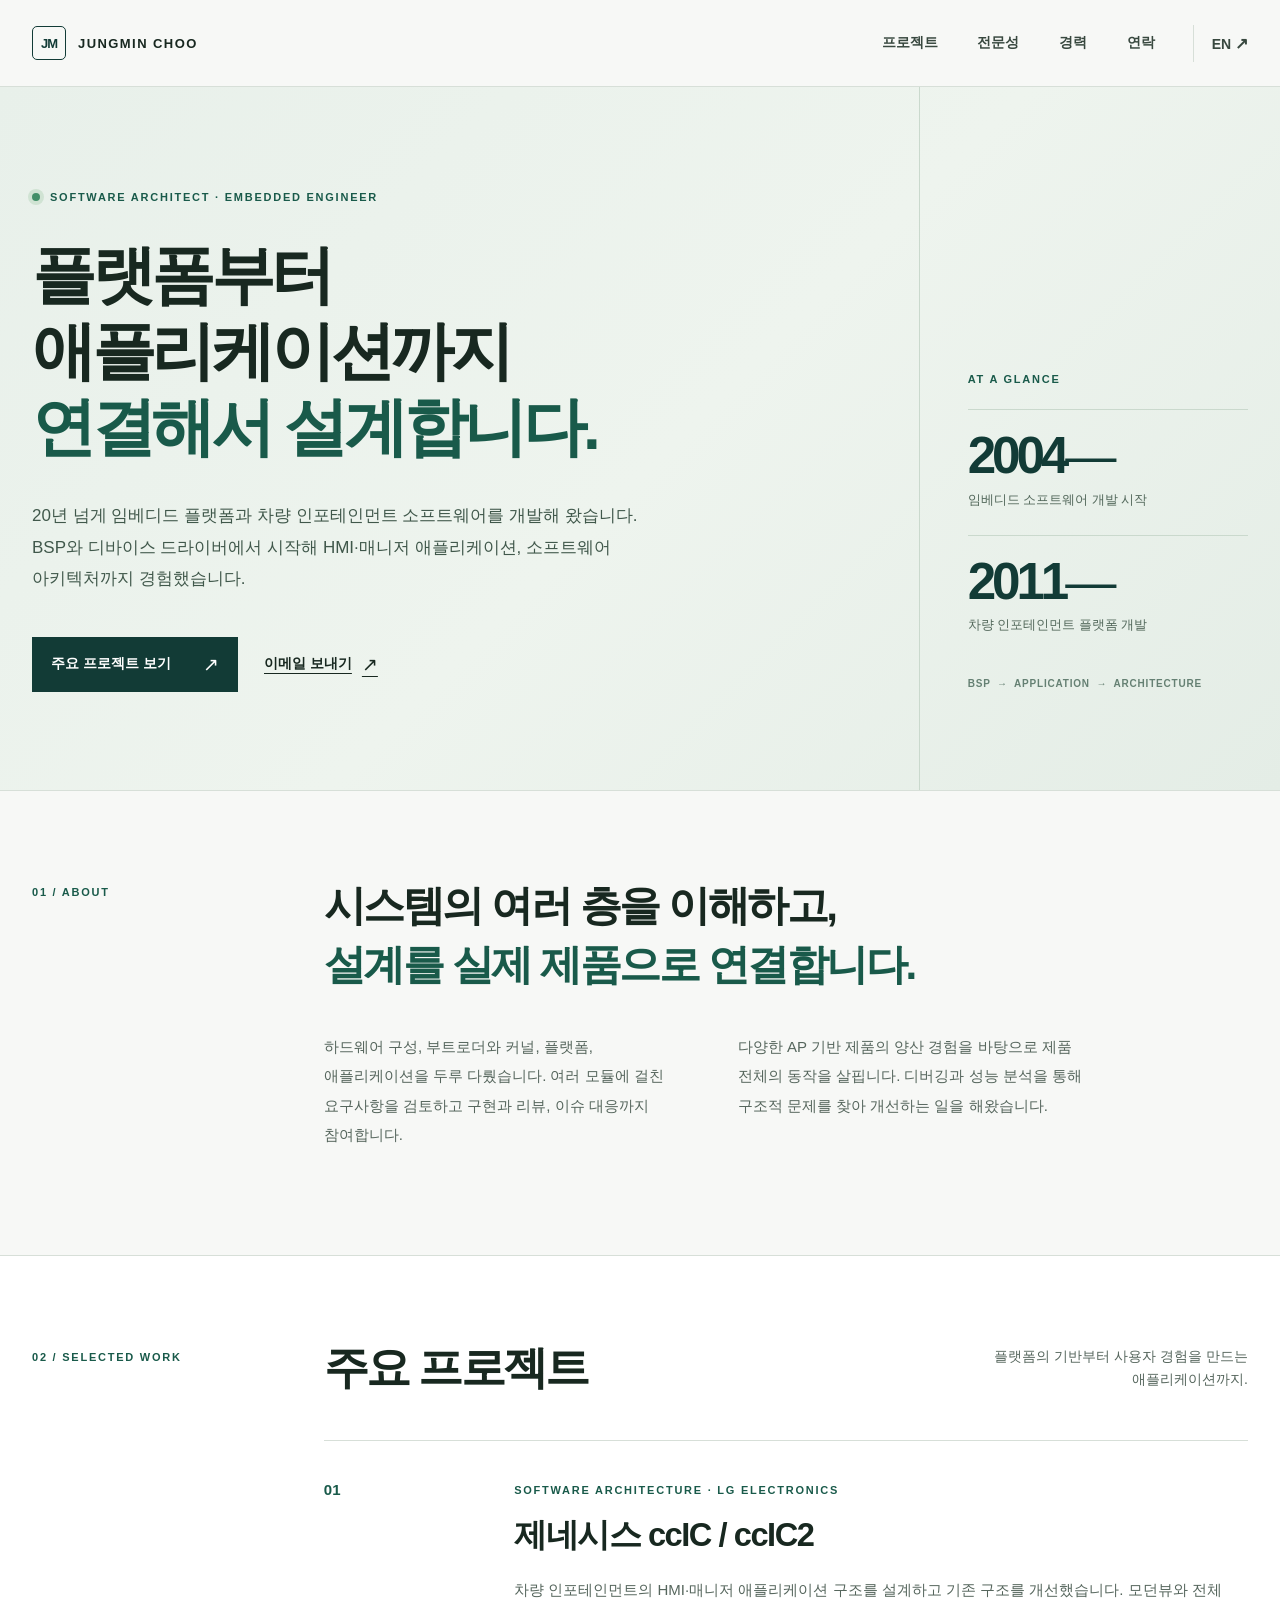
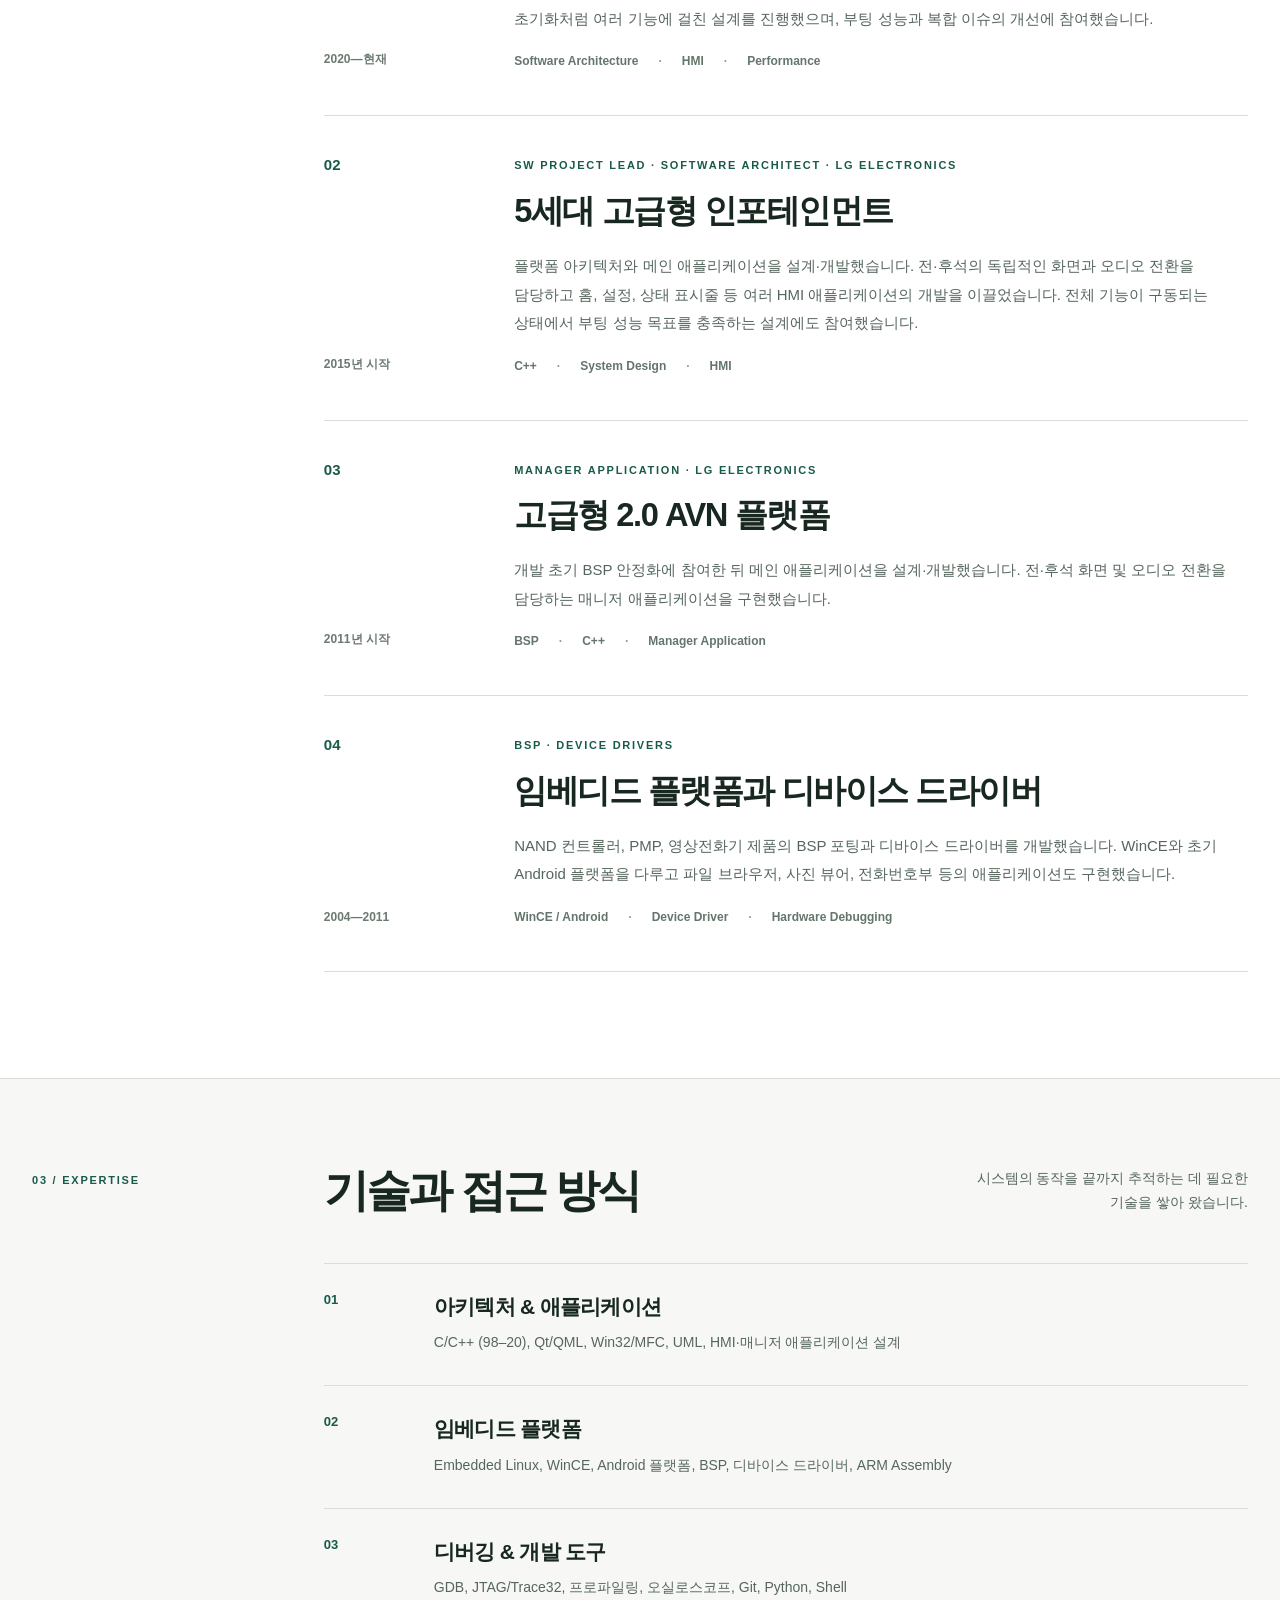
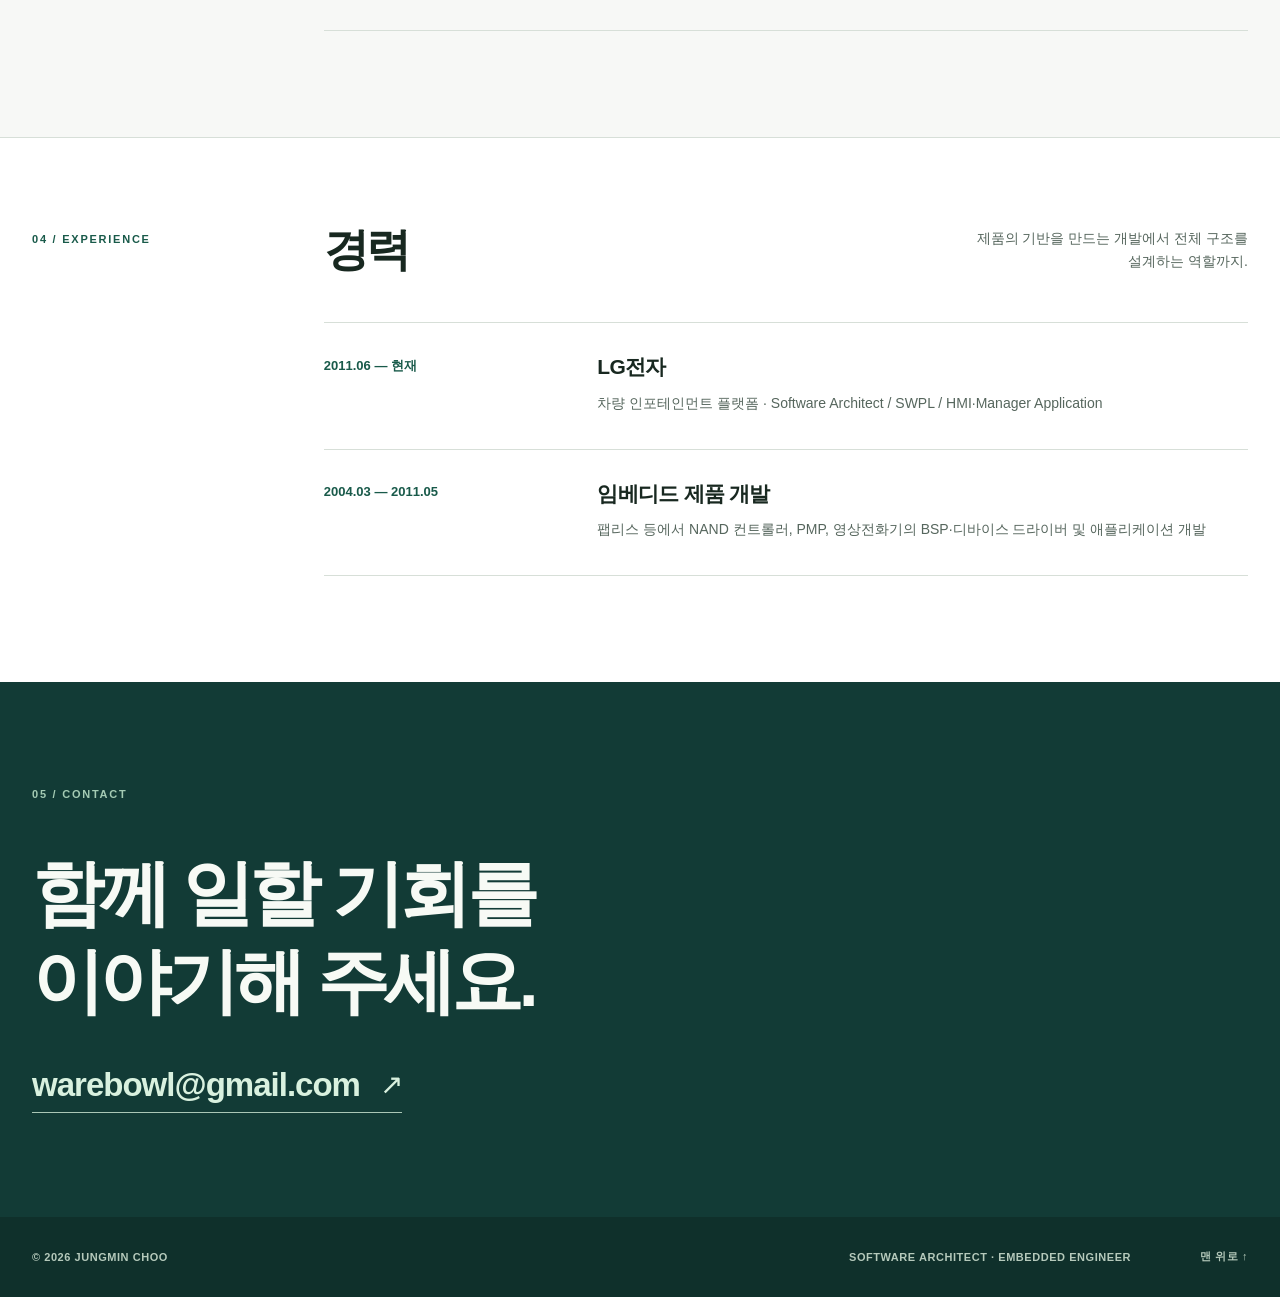
==== index.html @ 598ddc38 "Build bilingual developer portfolio for GitHub Pages" ====
<!doctype html>
<html lang="ko">
  <head>
    <meta charset="utf-8" />
    <meta name="viewport" content="width=device-width, initial-scale=1" />
    <meta name="theme-color" content="#f7f8f6" />
    <meta name="description" content="추정민의 개발자 포트폴리오. 임베디드 플랫폼, 차량 인포테인먼트, 소프트웨어 아키텍처 경험을 소개합니다." />
    <meta property="og:type" content="website" />
    <meta property="og:title" content="추정민 | Software Architect & Embedded Engineer" />
    <meta property="og:description" content="플랫폼부터 애플리케이션까지 연결해서 설계합니다." />
    <link rel="icon" href="./favicon.svg" type="image/svg+xml" />
    <link rel="stylesheet" href="./styles.css" />
    <link rel="alternate" hreflang="ko" href="./" />
    <link rel="alternate" hreflang="en" href="./en/" />
    <title>추정민 | Software Architect & Embedded Engineer</title>
  </head>
  <body>
    <a class="skip-link" href="#main">본문으로 바로가기</a>
    <header class="site-header">
      <div class="shell header-inner">
        <a class="brand" href="#top" aria-label="추정민, 페이지 맨 위로">
          <span class="brand-mark" aria-hidden="true">JM</span>
          <span class="brand-name">JUNGMIN CHOO</span>
        </a>
        <nav class="header-nav" aria-label="주요 메뉴">
          <a href="#work">프로젝트</a>
          <a href="#expertise">전문성</a>
          <a href="#career">경력</a>
          <a href="#contact">연락</a>
        </nav>
        <a class="language-link" href="./en/" lang="en" aria-label="View this page in English">EN <span aria-hidden="true">↗</span></a>
      </div>
    </header>

    <main id="main">
      <section class="hero" id="top" aria-labelledby="hero-title">
        <div class="shell hero-inner">
          <div class="hero-copy">
            <p class="eyebrow"><span class="status-dot" aria-hidden="true"></span> SOFTWARE ARCHITECT · EMBEDDED ENGINEER</p>
            <h1 id="hero-title">플랫폼부터<br />애플리케이션까지<br /><span>연결해서 설계합니다.</span></h1>
            <p class="hero-description">20년 넘게 임베디드 플랫폼과 차량 인포테인먼트 소프트웨어를 개발해 왔습니다. BSP와 디바이스 드라이버에서 시작해 HMI·매니저 애플리케이션, 소프트웨어 아키텍처까지 경험했습니다.</p>
            <div class="hero-actions">
              <a class="primary-link" href="#work">주요 프로젝트 보기 <span aria-hidden="true">↗</span></a>
              <a class="text-link" href="mailto:warebowl@gmail.com">이메일 보내기 <span aria-hidden="true">↗</span></a>
            </div>
          </div>
          <div class="hero-aside" aria-label="경력 요약">
            <p class="aside-label">AT A GLANCE</p>
            <div class="aside-item"><strong>2004<span>—</span></strong><span>임베디드 소프트웨어 개발 시작</span></div>
            <div class="aside-item"><strong>2011<span>—</span></strong><span>차량 인포테인먼트 플랫폼 개발</span></div>
            <div class="aside-bottom">BSP <span aria-hidden="true">→</span> APPLICATION <span aria-hidden="true">→</span> ARCHITECTURE</div>
          </div>
        </div>
      </section>

      <section class="section intro-section" id="about" aria-labelledby="about-title">
        <div class="shell section-grid">
          <div class="section-rail"><span class="section-number">01 / ABOUT</span></div>
          <div class="section-main">
            <h2 id="about-title" class="statement">시스템의 여러 층을 이해하고,<br /><span>설계를 실제 제품으로 연결합니다.</span></h2>
            <div class="intro-columns">
              <p>하드웨어 구성, 부트로더와 커널, 플랫폼, 애플리케이션을 두루 다뤘습니다. 여러 모듈에 걸친 요구사항을 검토하고 구현과 리뷰, 이슈 대응까지 참여합니다.</p>
              <p>다양한 AP 기반 제품의 양산 경험을 바탕으로 제품 전체의 동작을 살핍니다. 디버깅과 성능 분석을 통해 구조적 문제를 찾아 개선하는 일을 해왔습니다.</p>
            </div>
          </div>
        </div>
      </section>

      <section class="section work-section" id="work" aria-labelledby="work-title">
        <div class="shell section-grid">
          <div class="section-rail"><span class="section-number">02 / SELECTED WORK</span></div>
          <div class="section-main">
            <div class="section-heading">
              <h2 id="work-title">주요 프로젝트</h2>
              <p>플랫폼의 기반부터 사용자 경험을 만드는 애플리케이션까지.</p>
            </div>

            <article class="project">
              <div class="project-meta"><span class="project-index">01</span><span>2020—현재</span></div>
              <div class="project-body">
                <p class="project-type">SOFTWARE ARCHITECTURE · LG ELECTRONICS</p>
                <h3>제네시스 ccIC / ccIC2</h3>
                <p class="project-summary">차량 인포테인먼트의 HMI·매니저 애플리케이션 구조를 설계하고 기존 구조를 개선했습니다. 모던뷰와 전체 초기화처럼 여러 기능에 걸친 설계를 진행했으며, 부팅 성능과 복합 이슈의 개선에 참여했습니다.</p>
                <ul class="project-tags" aria-label="관련 역량"><li>Software Architecture</li><li>HMI</li><li>Performance</li></ul>
              </div>
            </article>

            <article class="project">
              <div class="project-meta"><span class="project-index">02</span><span>2015년 시작</span></div>
              <div class="project-body">
                <p class="project-type">SW PROJECT LEAD · SOFTWARE ARCHITECT · LG ELECTRONICS</p>
                <h3>5세대 고급형 인포테인먼트</h3>
                <p class="project-summary">플랫폼 아키텍처와 메인 애플리케이션을 설계·개발했습니다. 전·후석의 독립적인 화면과 오디오 전환을 담당하고 홈, 설정, 상태 표시줄 등 여러 HMI 애플리케이션의 개발을 이끌었습니다. 전체 기능이 구동되는 상태에서 부팅 성능 목표를 충족하는 설계에도 참여했습니다.</p>
                <ul class="project-tags" aria-label="관련 역량"><li>C++</li><li>System Design</li><li>HMI</li></ul>
              </div>
            </article>

            <article class="project">
              <div class="project-meta"><span class="project-index">03</span><span>2011년 시작</span></div>
              <div class="project-body">
                <p class="project-type">MANAGER APPLICATION · LG ELECTRONICS</p>
                <h3>고급형 2.0 AVN 플랫폼</h3>
                <p class="project-summary">개발 초기 BSP 안정화에 참여한 뒤 메인 애플리케이션을 설계·개발했습니다. 전·후석 화면 및 오디오 전환을 담당하는 매니저 애플리케이션을 구현했습니다.</p>
                <ul class="project-tags" aria-label="관련 역량"><li>BSP</li><li>C++</li><li>Manager Application</li></ul>
              </div>
            </article>

            <article class="project">
              <div class="project-meta"><span class="project-index">04</span><span>2004—2011</span></div>
              <div class="project-body">
                <p class="project-type">BSP · DEVICE DRIVERS</p>
                <h3>임베디드 플랫폼과 디바이스 드라이버</h3>
                <p class="project-summary">NAND 컨트롤러, PMP, 영상전화기 제품의 BSP 포팅과 디바이스 드라이버를 개발했습니다. WinCE와 초기 Android 플랫폼을 다루고 파일 브라우저, 사진 뷰어, 전화번호부 등의 애플리케이션도 구현했습니다.</p>
                <ul class="project-tags" aria-label="관련 역량"><li>WinCE / Android</li><li>Device Driver</li><li>Hardware Debugging</li></ul>
              </div>
            </article>
          </div>
        </div>
      </section>

      <section class="section expertise-section" id="expertise" aria-labelledby="expertise-title">
        <div class="shell section-grid">
          <div class="section-rail"><span class="section-number">03 / EXPERTISE</span></div>
          <div class="section-main">
            <div class="section-heading"><h2 id="expertise-title">기술과 접근 방식</h2><p>시스템의 동작을 끝까지 추적하는 데 필요한 기술을 쌓아 왔습니다.</p></div>
            <div class="expertise-list">
              <div class="expertise-item"><span class="expertise-index">01</span><div><h3>아키텍처 & 애플리케이션</h3><p>C/C++ (98–20), Qt/QML, Win32/MFC, UML, HMI·매니저 애플리케이션 설계</p></div></div>
              <div class="expertise-item"><span class="expertise-index">02</span><div><h3>임베디드 플랫폼</h3><p>Embedded Linux, WinCE, Android 플랫폼, BSP, 디바이스 드라이버, ARM Assembly</p></div></div>
              <div class="expertise-item"><span class="expertise-index">03</span><div><h3>디버깅 & 개발 도구</h3><p>GDB, JTAG/Trace32, 프로파일링, 오실로스코프, Git, Python, Shell</p></div></div>
            </div>
          </div>
        </div>
      </section>

      <section class="section career-section" id="career" aria-labelledby="career-title">
        <div class="shell section-grid">
          <div class="section-rail"><span class="section-number">04 / EXPERIENCE</span></div>
          <div class="section-main">
            <div class="section-heading"><h2 id="career-title">경력</h2><p>제품의 기반을 만드는 개발에서 전체 구조를 설계하는 역할까지.</p></div>
            <div class="career-row"><div class="career-time">2011.06 — 현재</div><div><h3>LG전자</h3><p>차량 인포테인먼트 플랫폼 · Software Architect / SWPL / HMI·Manager Application</p></div></div>
            <div class="career-row"><div class="career-time">2004.03 — 2011.05</div><div><h3>임베디드 제품 개발</h3><p>팹리스 등에서 NAND 컨트롤러, PMP, 영상전화기의 BSP·디바이스 드라이버 및 애플리케이션 개발</p></div></div>
          </div>
        </div>
      </section>

      <section class="contact-section" id="contact" aria-labelledby="contact-title">
        <div class="shell contact-inner">
          <p class="section-number">05 / CONTACT</p>
          <h2 id="contact-title">함께 일할 기회를<br />이야기해 주세요.</h2>
          <a class="contact-link" href="mailto:warebowl@gmail.com">warebowl@gmail.com <span aria-hidden="true">↗</span></a>
        </div>
      </section>
    </main>

    <footer class="site-footer"><div class="shell footer-inner"><span>© 2026 JUNGMIN CHOO</span><span>SOFTWARE ARCHITECT · EMBEDDED ENGINEER</span><a href="#top">맨 위로 ↑</a></div></footer>
  </body>
</html>
---- styles.css ----
:root {
  color-scheme: light;
  --canvas: #f7f8f6;
  --paper: #ffffff;
  --ink: #182820;
  --muted: #56665d;
  --line: #d7dfd8;
  --green: #195a4a;
  --green-dark: #123b36;
  --green-light: #e5eee7;
}

* { box-sizing: border-box; }
html { scroll-behavior: smooth; }
body { margin: 0; background: var(--canvas); color: var(--ink); font-family: -apple-system, BlinkMacSystemFont, "Segoe UI", "Apple SD Gothic Neo", "Malgun Gothic", sans-serif; -webkit-font-smoothing: antialiased; }
a { color: inherit; }
button, a { -webkit-tap-highlight-color: transparent; }
::selection { background: #a7cdb8; color: #102c26; }
.shell { width: min(100% - 64px, 1240px); margin-inline: auto; }
.skip-link { position: absolute; top: -100px; left: 16px; z-index: 100; padding: 12px 18px; background: var(--green-dark); color: #fff; }
.skip-link:focus { top: 12px; }
:focus-visible { outline: 3px solid #44a883; outline-offset: 4px; }

.site-header { background: var(--canvas); border-bottom: 1px solid var(--line); }
.header-inner { min-height: 86px; display: flex; align-items: center; gap: 38px; }
.brand { display: inline-flex; align-items: center; gap: 12px; text-decoration: none; white-space: nowrap; }
.brand-mark { width: 34px; height: 34px; display: inline-grid; place-items: center; border: 1px solid var(--green-dark); border-radius: 5px; color: var(--green-dark); font-size: 13px; font-weight: 800; letter-spacing: -.08em; }
.brand-name { font-size: 13px; font-weight: 800; letter-spacing: .11em; }
.header-nav { display: flex; align-items: center; justify-content: center; gap: clamp(18px, 3.1vw, 45px); margin-left: auto; }
.header-nav a, .language-link { text-decoration: none; font-size: 14px; font-weight: 650; color: #38483f; transition: color .2s ease; }
.header-nav a:hover, .language-link:hover { color: var(--green); }
.language-link { padding: 9px 0 9px 18px; border-left: 1px solid var(--line); white-space: nowrap; }
.language-link span { font-size: 16px; }

.hero { background: linear-gradient(135deg, #e8f0ea 0%, #eef4ee 52%, #e4ede6 100%); overflow: hidden; }
.hero-inner { min-height: 650px; display: grid; grid-template-columns: minmax(0, 1.75fr) minmax(255px, .65fr); align-items: stretch; }
.hero-copy { padding: 104px 48px 98px 0; }
.eyebrow, .section-number, .aside-label, .project-type { font-size: 11px; font-weight: 800; letter-spacing: .16em; }
.eyebrow { display: flex; align-items: center; gap: 10px; margin: 0 0 34px; color: var(--green); }
.status-dot { width: 8px; height: 8px; border-radius: 50%; background: #438f69; box-shadow: 0 0 0 4px #d0e3d3; }
.hero h1 { max-width: 860px; margin: 0; font-size: clamp(3.15rem, 5vw, 5.25rem); font-weight: 750; line-height: 1.19; letter-spacing: -.067em; word-break: keep-all; }
.hero h1 span { color: var(--green); }
.hero-description { max-width: 650px; margin: 35px 0 0; color: #40584b; font-size: 17px; line-height: 1.85; word-break: keep-all; }
.hero-actions { display: flex; align-items: center; flex-wrap: wrap; gap: 26px; margin-top: 42px; }
.primary-link { display: inline-flex; align-items: center; justify-content: space-between; gap: 25px; min-width: 206px; padding: 15px 18px; background: var(--green-dark); border: 1px solid var(--green-dark); color: #fff; text-decoration: none; font-size: 14px; font-weight: 700; transition: background .2s ease, transform .2s ease; }
.primary-link:hover { background: var(--green); transform: translateY(-2px); }
.primary-link span, .text-link span { font-size: 19px; font-weight: 400; }
.text-link { display: inline-flex; align-items: center; gap: 10px; text-decoration-thickness: 1px; text-underline-offset: 5px; font-size: 14px; font-weight: 700; }
.text-link:hover { color: var(--green); }
.hero-aside { display: flex; flex-direction: column; justify-content: flex-end; border-left: 1px solid #cad9cd; padding: 120px 0 101px 48px; }
.aside-label { margin: 0 0 24px; color: var(--green); }
.aside-item { display: flex; flex-direction: column; gap: 9px; padding: 20px 0 26px; border-top: 1px solid #cad9cd; }
.aside-item strong { color: var(--green-dark); font-size: clamp(37px, 4vw, 60px); line-height: 1; font-weight: 650; letter-spacing: -.08em; }
.aside-item strong span { font-weight: 350; }
.aside-item > span { font-size: 13px; color: #53685b; }
.aside-bottom { margin-top: 18px; color: #658073; font-size: 10px; font-weight: 800; letter-spacing: .08em; white-space: nowrap; }
.aside-bottom span { margin: 0 3px; }

.section { border-top: 1px solid var(--line); scroll-margin-top: 18px; }
.section-grid { display: grid; grid-template-columns: minmax(170px, 24%) minmax(0, 1fr); }
.section-rail { padding-top: 91px; }
.section-number { color: var(--green); }
.section-main { min-width: 0; padding: 85px 0 106px; }
.statement { margin: 0; font-size: clamp(30px, 3.3vw, 49px); line-height: 1.4; letter-spacing: -.058em; font-weight: 660; word-break: keep-all; }
.statement span { color: var(--green); }
.intro-columns { display: grid; grid-template-columns: repeat(2, minmax(0, 1fr)); gap: 38px; max-width: 790px; margin-top: 38px; }
.intro-columns p { margin: 0; font-size: 15px; line-height: 1.95; color: var(--muted); word-break: keep-all; }
.work-section { background: var(--paper); }
.section-heading { display: flex; justify-content: space-between; align-items: end; gap: 24px; margin-bottom: 45px; }
.section-heading h2 { margin: 0; font-size: clamp(33px, 3.5vw, 50px); font-weight: 710; letter-spacing: -.06em; line-height: 1.2; }
.section-heading p { max-width: 290px; margin: 0 0 4px; color: var(--muted); font-size: 14px; line-height: 1.65; text-align: right; word-break: keep-all; }
.project { display: grid; grid-template-columns: minmax(122px, 18%) minmax(0, 1fr); gap: 24px; padding: 40px 0 47px; border-top: 1px solid var(--line); }
.project:last-child { border-bottom: 1px solid var(--line); }
.project-meta { display: flex; flex-direction: column; justify-content: space-between; align-items: start; color: #6b7a70; font-size: 12px; font-weight: 600; }
.project-index { color: var(--green); font-size: 15px; font-weight: 750; }
.project-type { margin: 1px 0 14px; color: var(--green); line-height: 1.6; }
.project h3 { margin: 0; font-size: clamp(24px, 2.55vw, 36px); font-weight: 700; line-height: 1.35; letter-spacing: -.045em; word-break: keep-all; }
.project-summary { max-width: 760px; margin: 19px 0 21px; color: var(--muted); font-size: 15px; line-height: 1.9; word-break: keep-all; }
.project-tags { display: flex; flex-wrap: wrap; gap: 8px 20px; margin: 0; padding: 0; list-style: none; }
.project-tags li { color: #64766c; font-size: 12px; font-weight: 650; }
.project-tags li + li::before { content: "·"; display: inline-block; margin-right: 20px; color: #87a194; }
.expertise-list { border-top: 1px solid var(--line); }
.expertise-item { display: grid; grid-template-columns: 90px minmax(0, 1fr); gap: 20px; padding: 28px 0 30px; border-bottom: 1px solid var(--line); }
.expertise-index { color: var(--green); font-size: 13px; font-weight: 750; }
.expertise-item h3, .career-row h3 { margin: 0 0 9px; font-size: 21px; line-height: 1.4; letter-spacing: -.035em; }
.expertise-item p, .career-row p { max-width: 660px; margin: 0; color: var(--muted); font-size: 14px; line-height: 1.8; }
.career-section { background: var(--paper); }
.career-row { display: grid; grid-template-columns: minmax(170px, 27%) minmax(0, 1fr); gap: 24px; padding: 29px 0 33px; border-top: 1px solid var(--line); }
.career-row:last-child { border-bottom: 1px solid var(--line); }
.career-time { padding-top: 5px; color: var(--green); font-size: 13px; font-weight: 700; }
.contact-section { background: var(--green-dark); color: #f7faf5; scroll-margin-top: 0; }
.contact-inner { padding-top: 95px; padding-bottom: 104px; }
.contact-section .section-number { color: #a4cbb4; }
.contact-inner h2 { margin: 49px 0 40px; font-size: clamp(44px, 5.6vw, 78px); line-height: 1.23; font-weight: 650; letter-spacing: -.065em; word-break: keep-all; }
.contact-link { display: inline-flex; gap: 20px; align-items: center; padding-bottom: 8px; border-bottom: 1px solid #aac7b6; color: #d9f1df; font-size: clamp(20px, 2.7vw, 33px); font-weight: 550; text-decoration: none; letter-spacing: -.03em; transition: color .2s ease; }
.contact-link:hover { color: #fff; }
.contact-link span { font-size: .85em; }
.site-footer { background: #0f302b; color: #b5c9bb; }
.footer-inner { min-height: 80px; display: flex; align-items: center; gap: 24px; font-size: 11px; font-weight: 650; letter-spacing: .05em; }
.footer-inner span:nth-child(2) { margin-left: auto; }
.footer-inner a { margin-left: 45px; text-decoration: none; }
.footer-inner a:hover { color: #fff; }

@media (max-width: 960px) {
  .shell { width: min(100% - 48px, 1240px); }
  .hero-inner { grid-template-columns: minmax(0, 1fr); min-height: auto; }
  .hero-copy { padding: 85px 0 70px; }
  .hero h1 { font-size: clamp(3.1rem, 7.3vw, 5.25rem); }
  .hero-aside { display: grid; grid-template-columns: 120px 1fr 1fr; align-items: center; gap: 20px; border-left: 0; border-top: 1px solid #cad9cd; padding: 18px 0 24px; }
  .aside-label { margin: 0; }
  .aside-item { padding: 0; border: 0; }
  .aside-item strong { font-size: 34px; }
  .aside-bottom { display: none; }
  .section-grid { grid-template-columns: minmax(130px, 21%) minmax(0, 1fr); }
  .section-rail { padding-top: 74px; }
  .section-main { padding: 69px 0 83px; }
}

@media (max-width: 700px) {
  .shell { width: min(100% - 36px, 1240px); }
  .header-inner { display: grid; grid-template-columns: 1fr auto; column-gap: 15px; row-gap: 0; min-height: 0; padding-top: 15px; }
  .brand { align-self: start; }
  .language-link { justify-self: end; align-self: center; }
  .header-nav { grid-column: 1 / -1; grid-row: 2; justify-content: space-between; gap: 20px; width: 100%; margin: 15px 0 0; padding: 14px 0; border-top: 1px solid var(--line); overflow-x: auto; }
  .header-nav a { white-space: nowrap; font-size: 13px; }
  .hero-copy { padding: 75px 0 65px; }
  .eyebrow { margin-bottom: 26px; font-size: 10px; letter-spacing: .12em; }
  .hero h1 { font-size: clamp(2.6rem, 8.8vw, 4.1rem); line-height: 1.23; }
  .hero-description { margin-top: 30px; font-size: 15px; line-height: 1.85; }
  .hero-actions { gap: 20px; margin-top: 33px; }
  .hero-aside { grid-template-columns: 1fr 1fr; gap: 8px 24px; padding: 20px 0 25px; }
  .aside-label { grid-column: 1 / -1; }
  .aside-item strong { font-size: 36px; }
  .aside-item > span { font-size: 12px; line-height: 1.5; }
  .section-grid { grid-template-columns: minmax(0, 1fr); }
  .section-rail { padding-top: 60px; }
  .section-main { padding: 29px 0 68px; }
  .statement { font-size: clamp(30px, 6vw, 42px); }
  .intro-columns { grid-template-columns: 1fr; gap: 16px; margin-top: 25px; }
  .section-heading { display: block; margin-bottom: 28px; }
  .section-heading p { max-width: none; margin-top: 12px; text-align: left; }
  .project { grid-template-columns: 1fr; gap: 20px; padding: 30px 0 35px; }
  .project-meta { flex-direction: row; align-items: center; }
  .project h3 { font-size: 27px; }
  .project-summary { margin: 16px 0 18px; font-size: 14px; }
  .expertise-item { grid-template-columns: 38px 1fr; gap: 12px; }
  .career-row { grid-template-columns: 1fr; gap: 9px; }
  .contact-inner { padding-top: 70px; padding-bottom: 76px; }
  .contact-inner h2 { margin: 40px 0 35px; font-size: clamp(42px, 8.5vw, 60px); }
  .footer-inner { min-height: 105px; flex-wrap: wrap; align-content: center; justify-content: space-between; gap: 10px; }
  .footer-inner span:nth-child(2) { display: none; }
  .footer-inner a { margin-left: 0; }
}

@media (max-width: 390px) {
  .shell { width: min(100% - 30px, 1240px); }
  .brand-name { font-size: 11px; }
  .header-nav { gap: 16px; }
  .header-nav a { font-size: 12px; }
  .hero h1 { font-size: 39px; }
  .hero-actions { align-items: flex-start; flex-direction: column; }
  .project-tags { column-gap: 10px; }
  .project-tags li + li::before { margin-right: 10px; }
}

@media (prefers-reduced-motion: reduce) {
  html { scroll-behavior: auto; }
  *, *::before, *::after { transition-duration: .01ms !important; animation-duration: .01ms !important; }
}
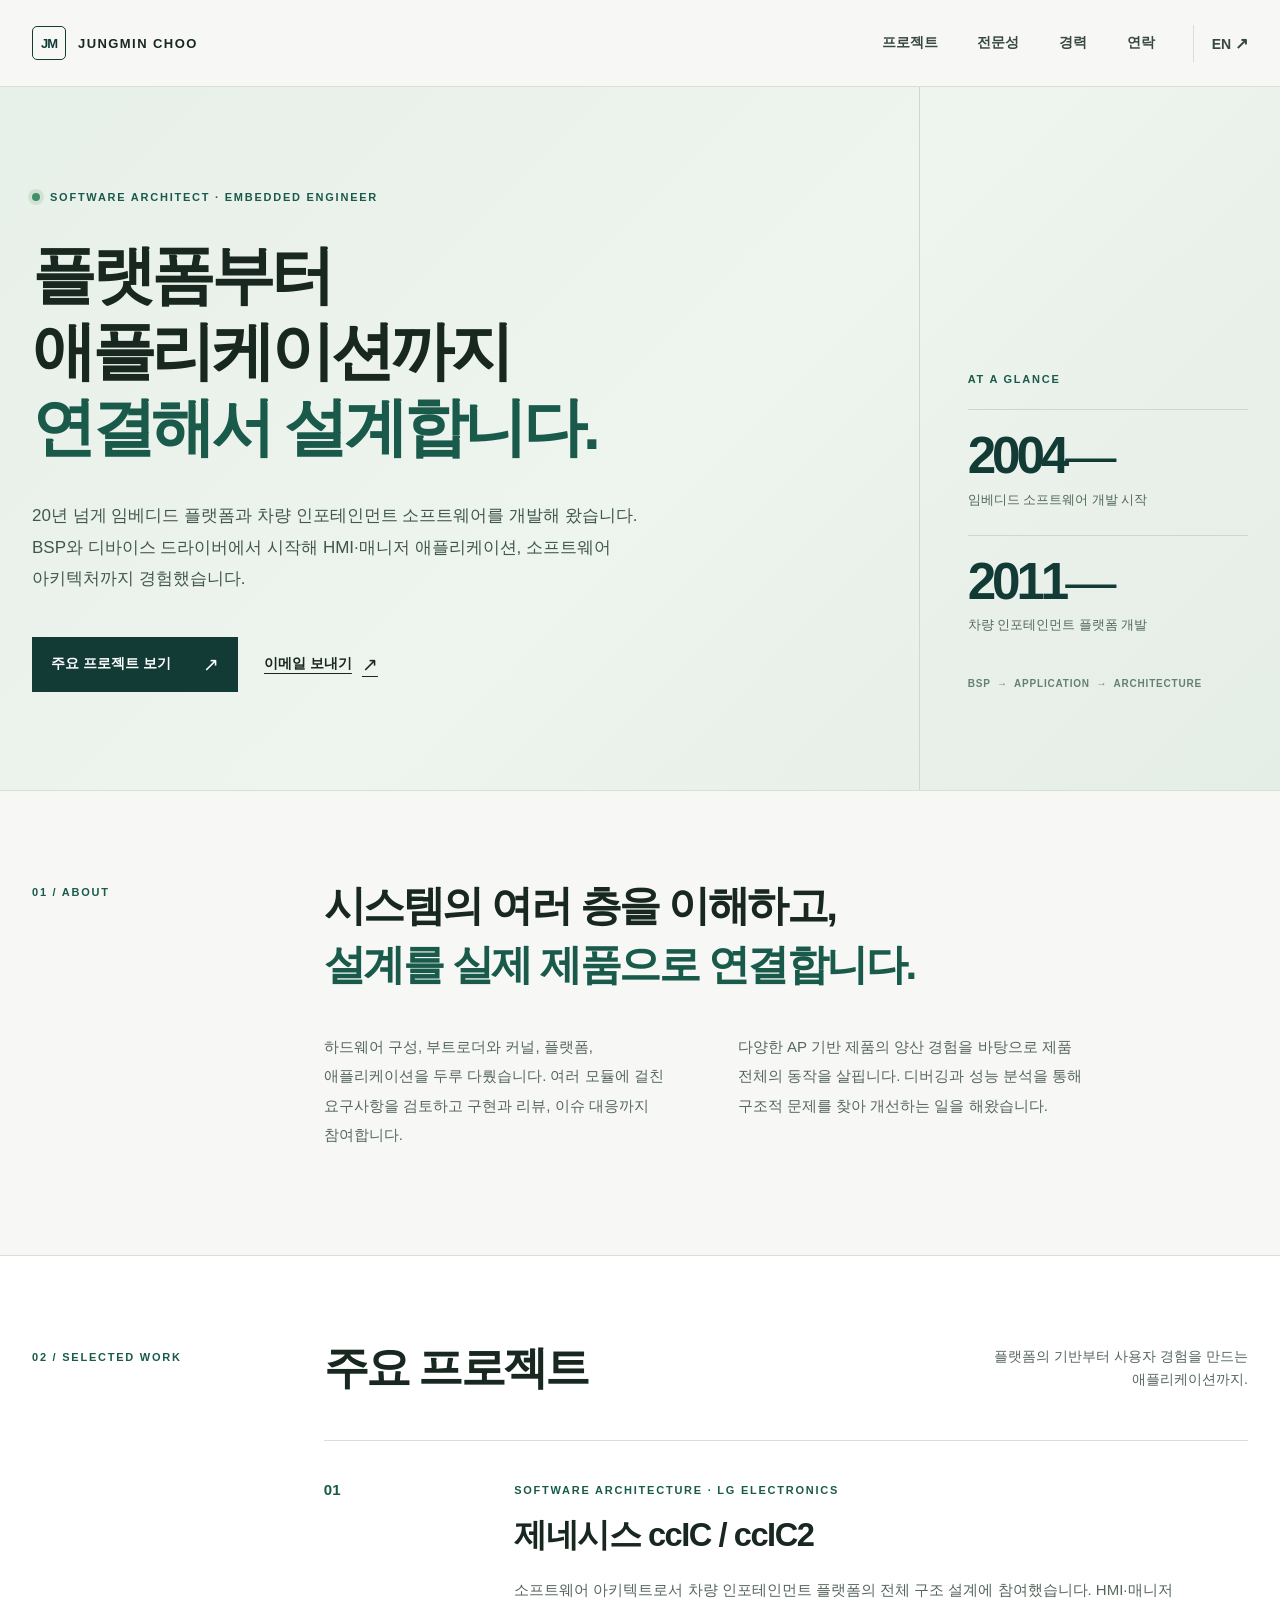
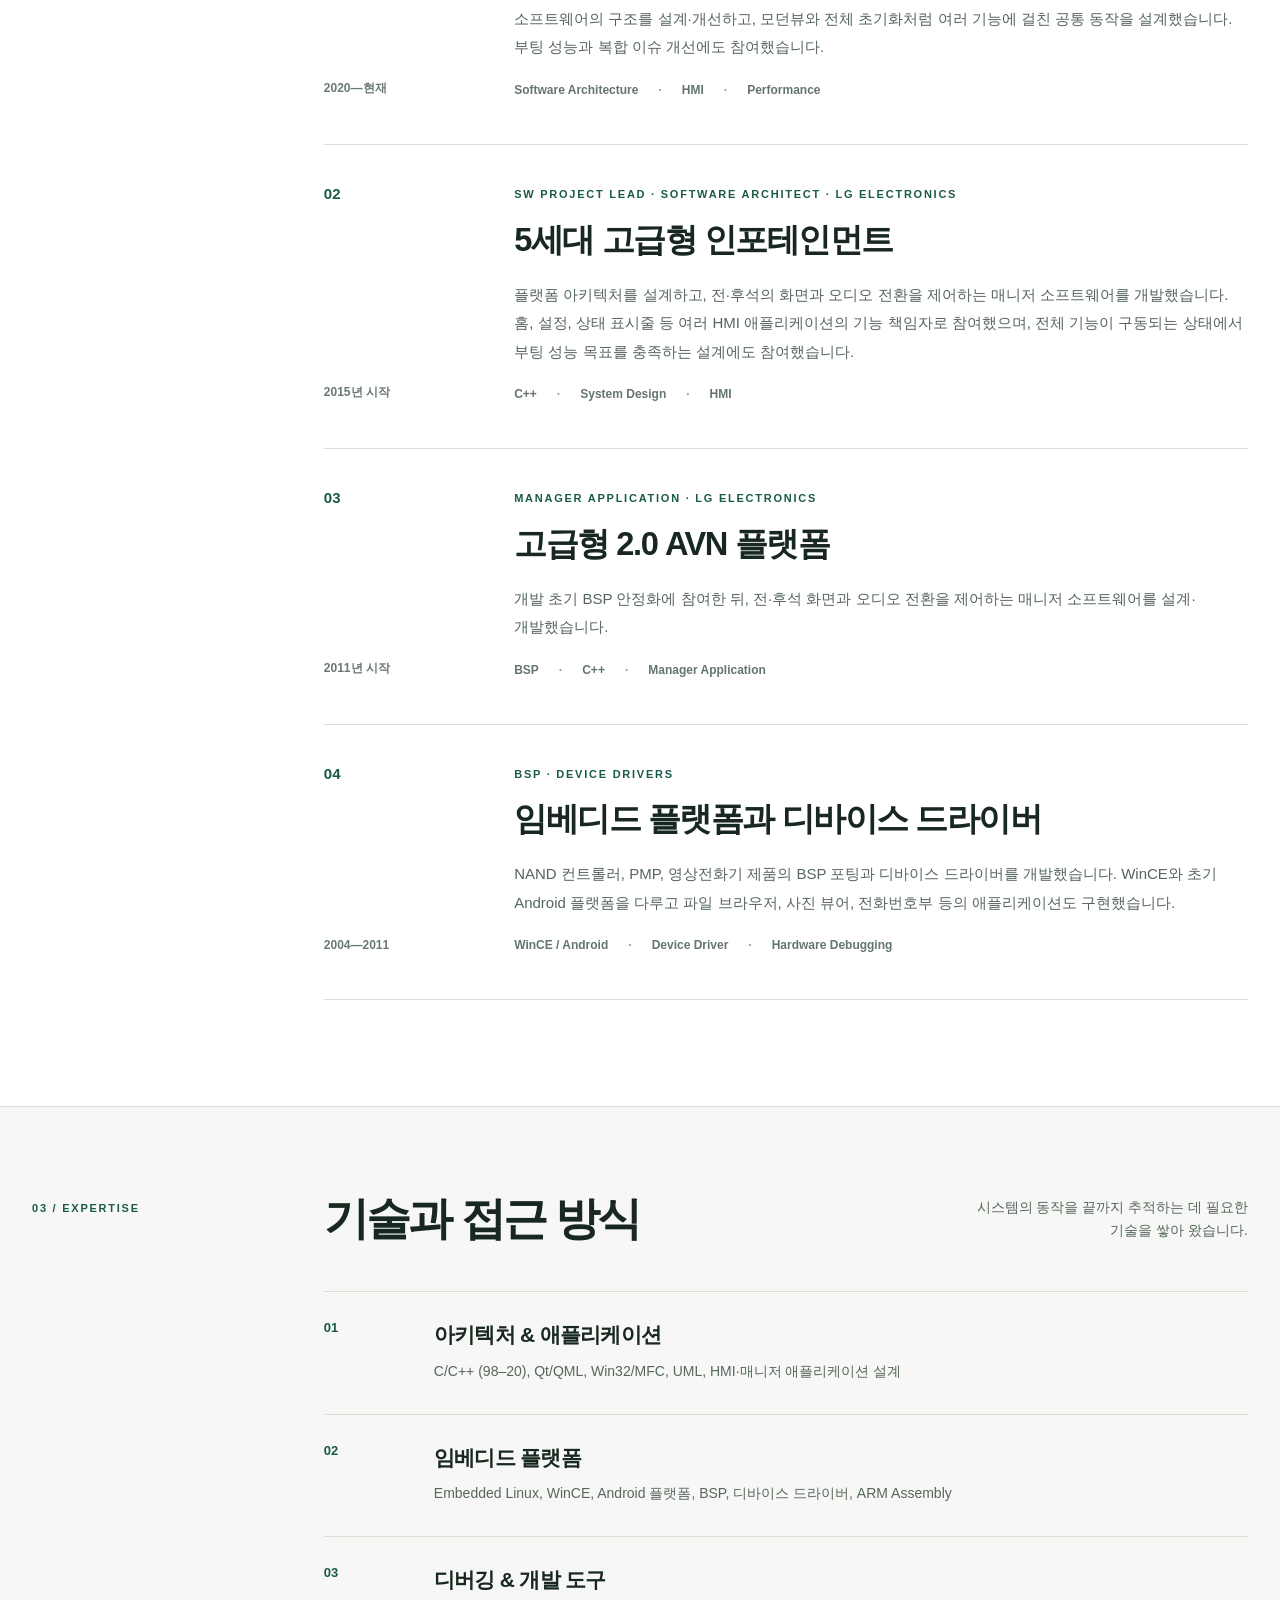
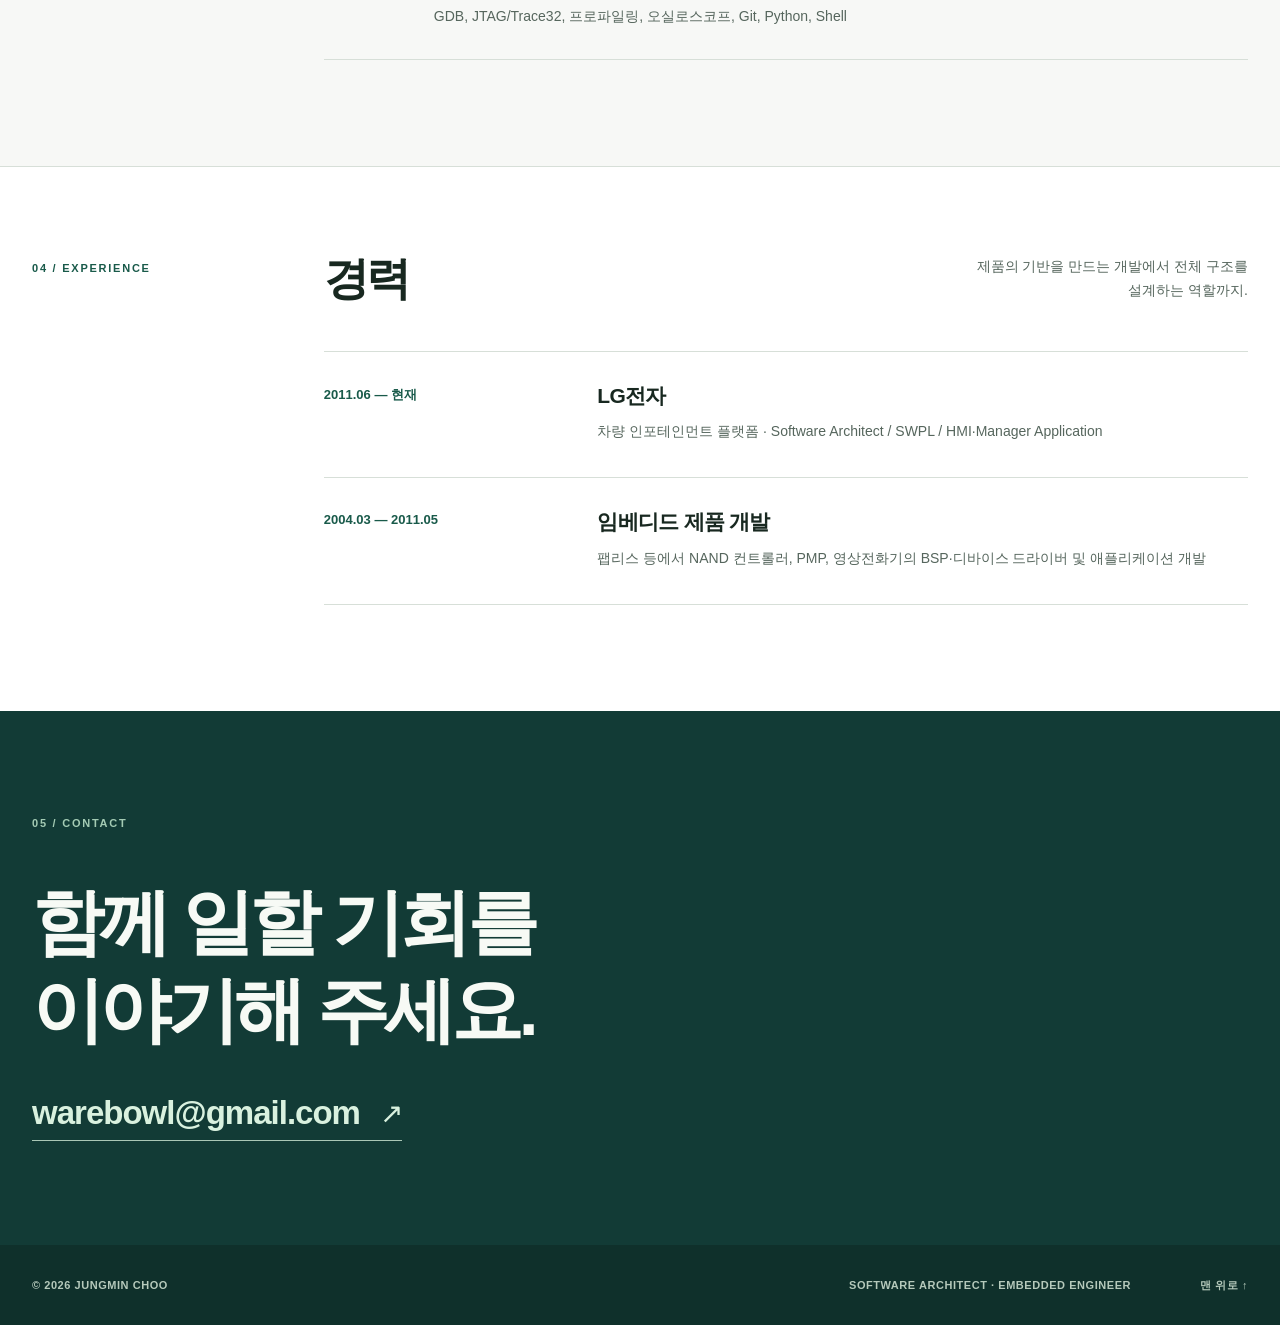
==== commit 0fc3eb5a: "Clarify architecture and manager software roles" ====
--- a/index.html
+++ b/index.html
@@ -6,12 +6,14 @@
     <meta name="theme-color" content="#f7f8f6" />
     <meta name="description" content="추정민의 개발자 포트폴리오. 임베디드 플랫폼, 차량 인포테인먼트, 소프트웨어 아키텍처 경험을 소개합니다." />
     <meta property="og:type" content="website" />
+    <meta property="og:url" content="https://cipher75.github.io/" />
     <meta property="og:title" content="추정민 | Software Architect & Embedded Engineer" />
     <meta property="og:description" content="플랫폼부터 애플리케이션까지 연결해서 설계합니다." />
     <link rel="icon" href="./favicon.svg" type="image/svg+xml" />
     <link rel="stylesheet" href="./styles.css" />
-    <link rel="alternate" hreflang="ko" href="./" />
-    <link rel="alternate" hreflang="en" href="./en/" />
+    <link rel="canonical" href="https://cipher75.github.io/" />
+    <link rel="alternate" hreflang="ko" href="https://cipher75.github.io/" />
+    <link rel="alternate" hreflang="en" href="https://cipher75.github.io/en/" />
     <title>추정민 | Software Architect & Embedded Engineer</title>
   </head>
   <body>
@@ -80,7 +82,7 @@
               <div class="project-body">
                 <p class="project-type">SOFTWARE ARCHITECTURE · LG ELECTRONICS</p>
                 <h3>제네시스 ccIC / ccIC2</h3>
-                <p class="project-summary">차량 인포테인먼트의 HMI·매니저 애플리케이션 구조를 설계하고 기존 구조를 개선했습니다. 모던뷰와 전체 초기화처럼 여러 기능에 걸친 설계를 진행했으며, 부팅 성능과 복합 이슈의 개선에 참여했습니다.</p>
+                <p class="project-summary">소프트웨어 아키텍트로서 차량 인포테인먼트 플랫폼의 전체 구조 설계에 참여했습니다. HMI·매니저 소프트웨어의 구조를 설계·개선하고, 모던뷰와 전체 초기화처럼 여러 기능에 걸친 공통 동작을 설계했습니다. 부팅 성능과 복합 이슈 개선에도 참여했습니다.</p>
                 <ul class="project-tags" aria-label="관련 역량"><li>Software Architecture</li><li>HMI</li><li>Performance</li></ul>
               </div>
             </article>
@@ -90,7 +92,7 @@
               <div class="project-body">
                 <p class="project-type">SW PROJECT LEAD · SOFTWARE ARCHITECT · LG ELECTRONICS</p>
                 <h3>5세대 고급형 인포테인먼트</h3>
-                <p class="project-summary">플랫폼 아키텍처와 메인 애플리케이션을 설계·개발했습니다. 전·후석의 독립적인 화면과 오디오 전환을 담당하고 홈, 설정, 상태 표시줄 등 여러 HMI 애플리케이션의 개발을 이끌었습니다. 전체 기능이 구동되는 상태에서 부팅 성능 목표를 충족하는 설계에도 참여했습니다.</p>
+                <p class="project-summary">플랫폼 아키텍처를 설계하고, 전·후석의 화면과 오디오 전환을 제어하는 매니저 소프트웨어를 개발했습니다. 홈, 설정, 상태 표시줄 등 여러 HMI 애플리케이션의 기능 책임자로 참여했으며, 전체 기능이 구동되는 상태에서 부팅 성능 목표를 충족하는 설계에도 참여했습니다.</p>
                 <ul class="project-tags" aria-label="관련 역량"><li>C++</li><li>System Design</li><li>HMI</li></ul>
               </div>
             </article>
@@ -100,7 +102,7 @@
               <div class="project-body">
                 <p class="project-type">MANAGER APPLICATION · LG ELECTRONICS</p>
                 <h3>고급형 2.0 AVN 플랫폼</h3>
-                <p class="project-summary">개발 초기 BSP 안정화에 참여한 뒤 메인 애플리케이션을 설계·개발했습니다. 전·후석 화면 및 오디오 전환을 담당하는 매니저 애플리케이션을 구현했습니다.</p>
+                <p class="project-summary">개발 초기 BSP 안정화에 참여한 뒤, 전·후석 화면과 오디오 전환을 제어하는 매니저 소프트웨어를 설계·개발했습니다.</p>
                 <ul class="project-tags" aria-label="관련 역량"><li>BSP</li><li>C++</li><li>Manager Application</li></ul>
               </div>
             </article>
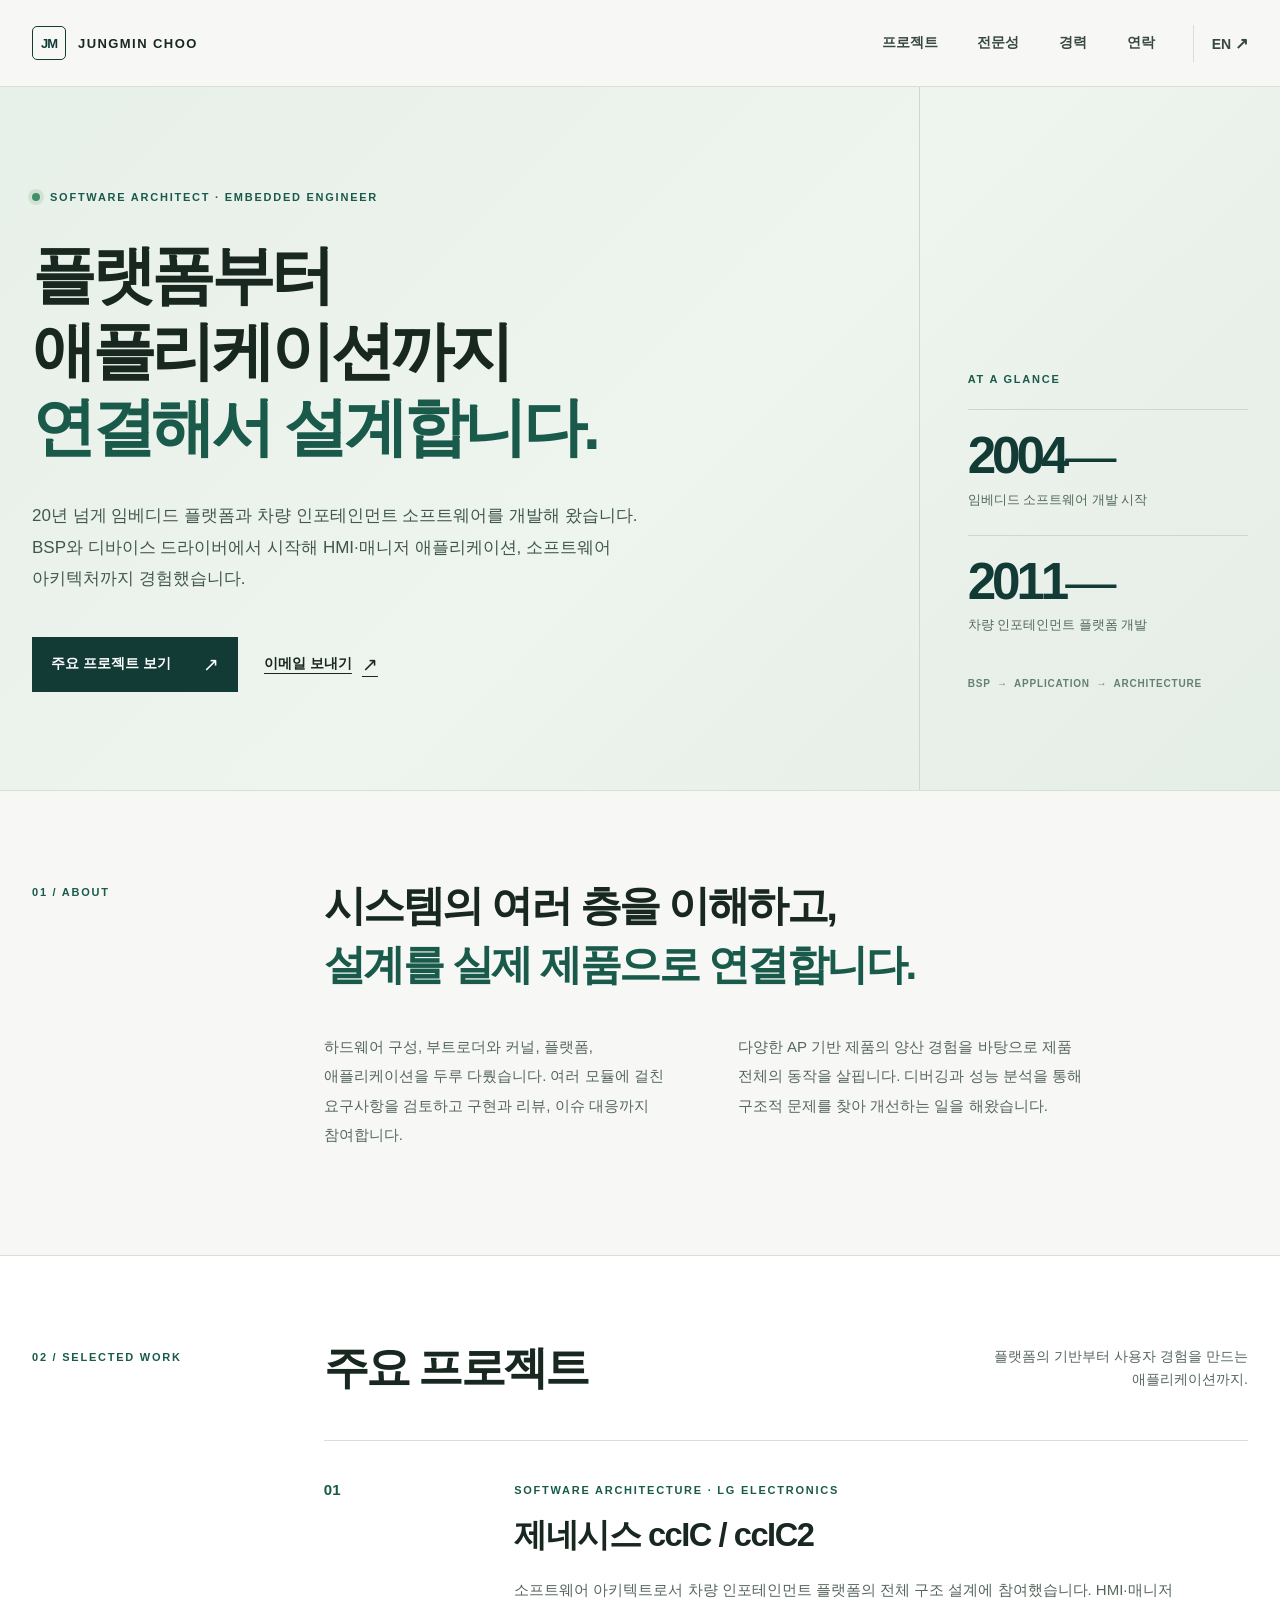
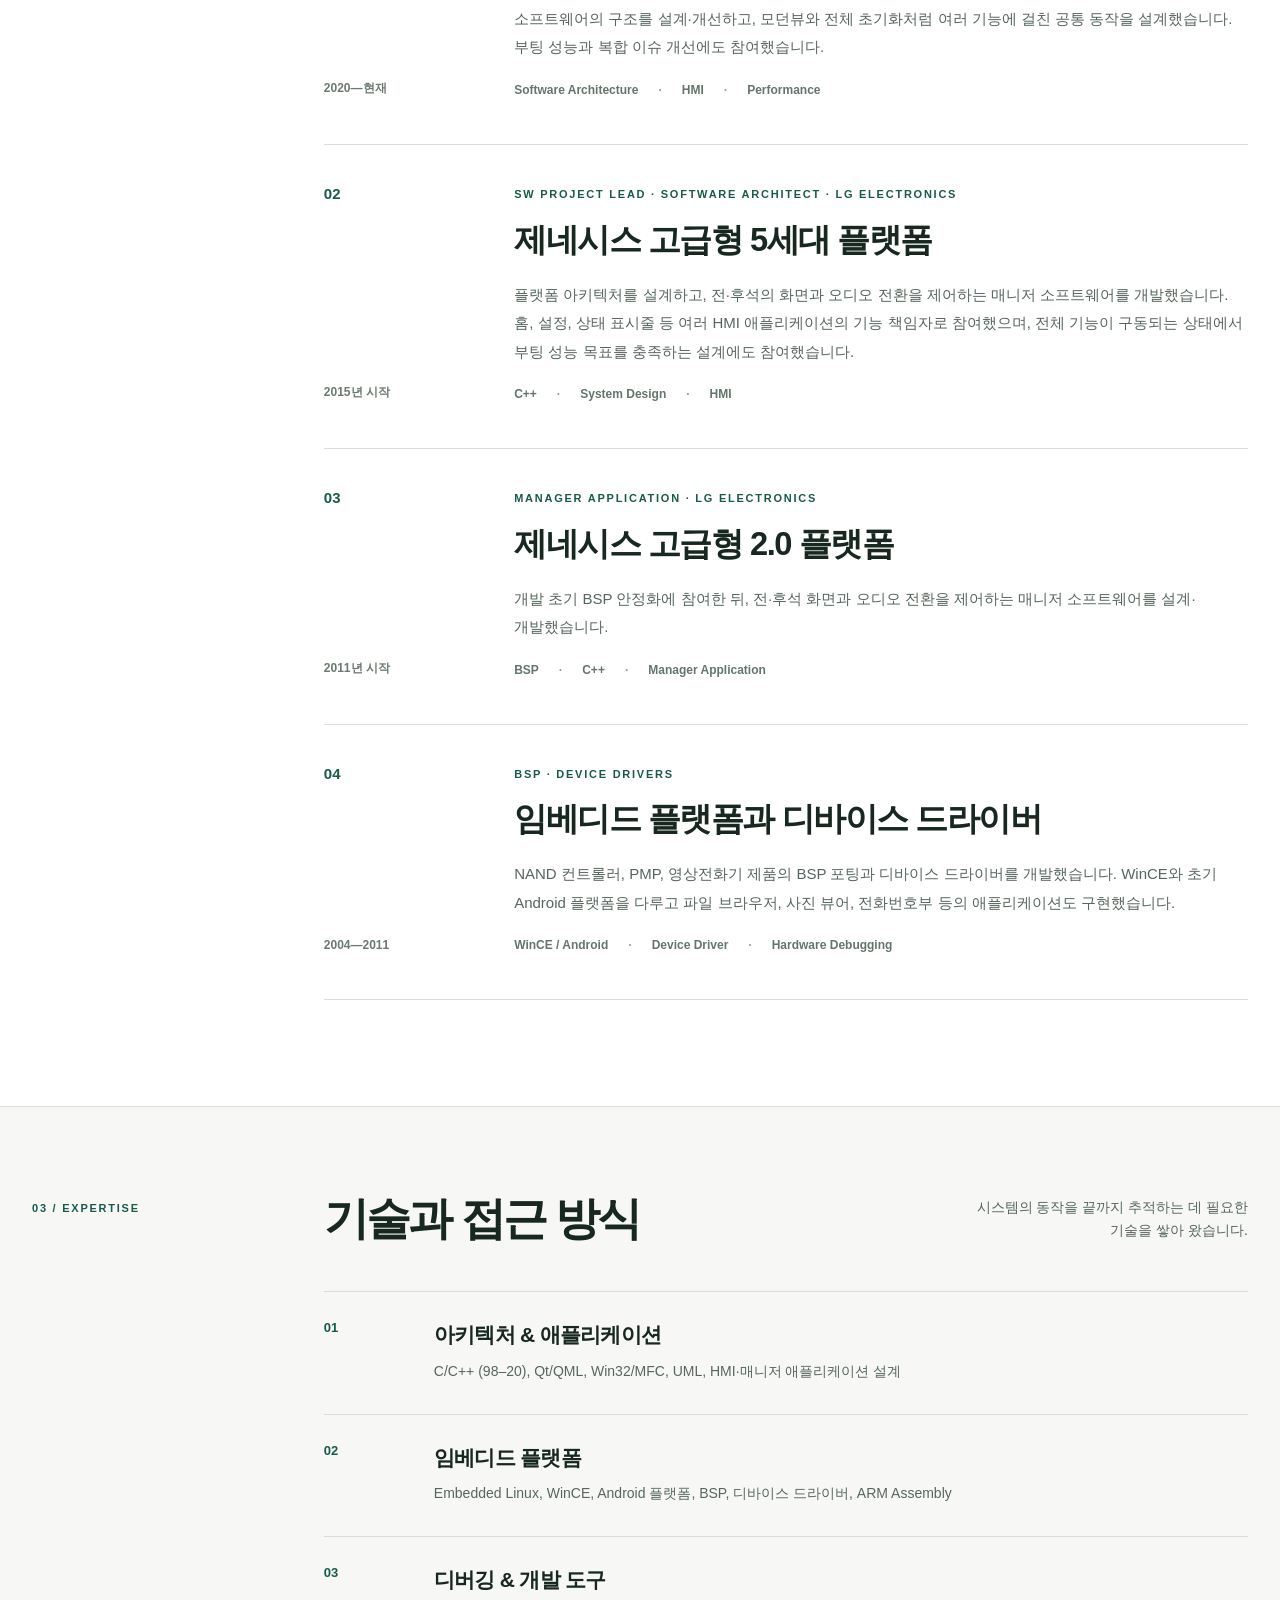
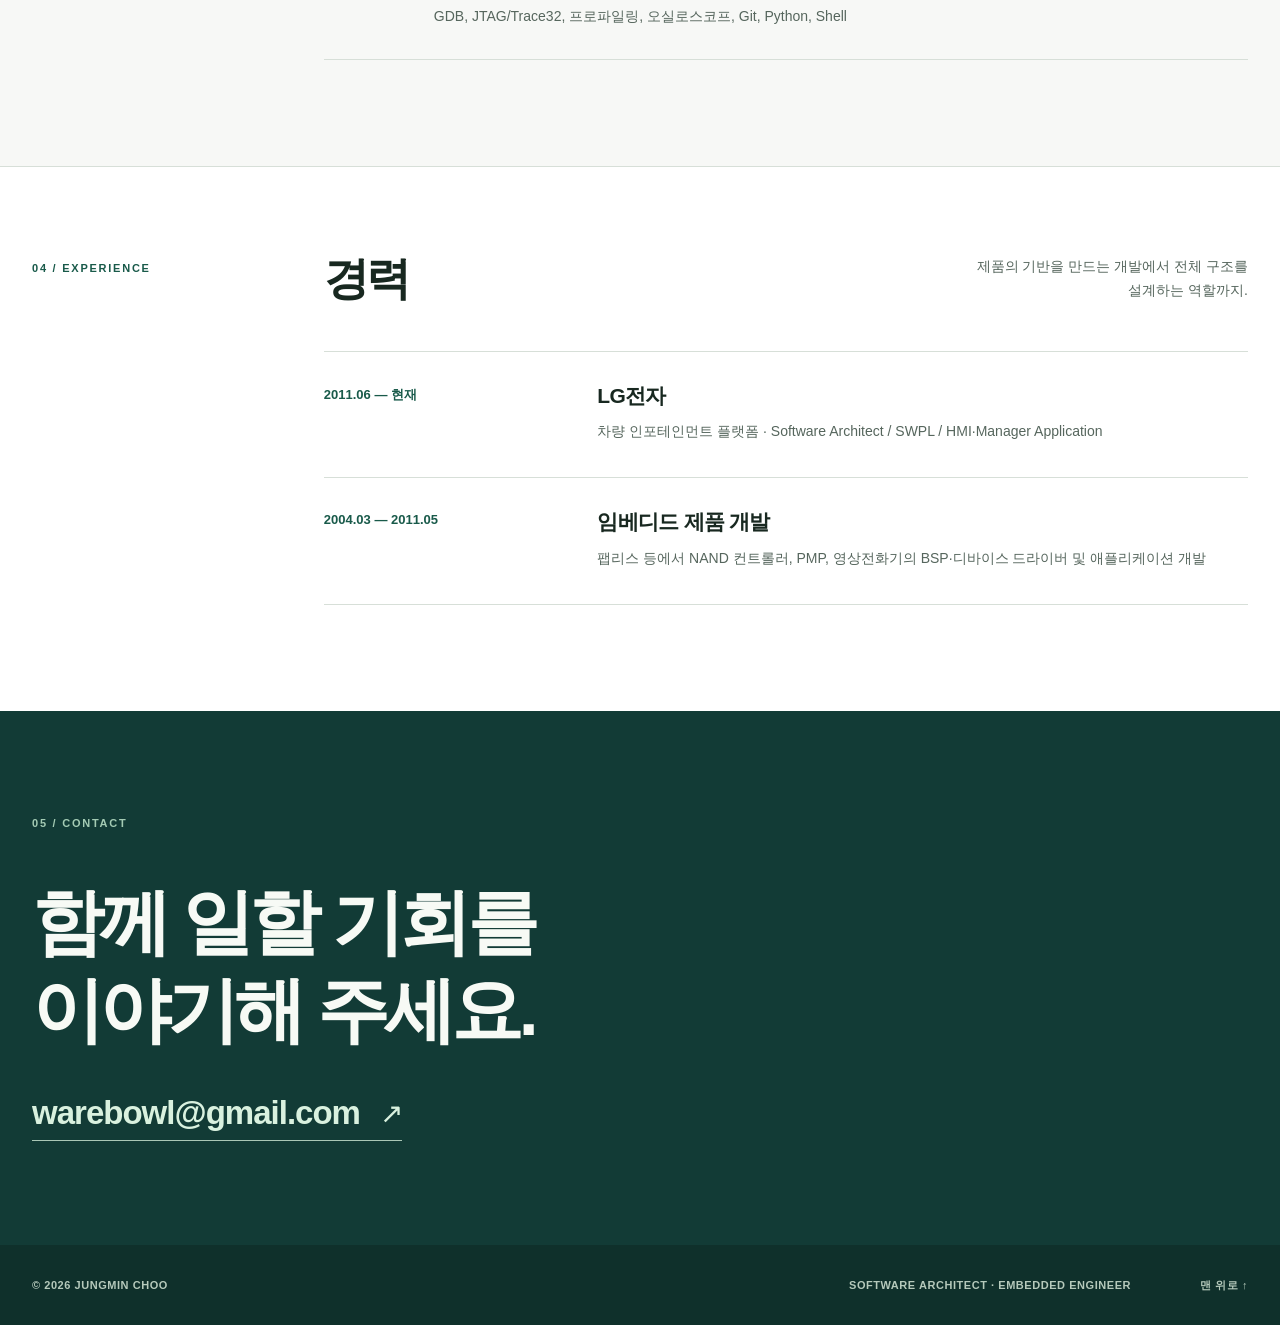
==== commit a5179606: "Name Genesis platform projects clearly" ====
--- a/index.html
+++ b/index.html
@@ -91,7 +91,7 @@
               <div class="project-meta"><span class="project-index">02</span><span>2015년 시작</span></div>
               <div class="project-body">
                 <p class="project-type">SW PROJECT LEAD · SOFTWARE ARCHITECT · LG ELECTRONICS</p>
-                <h3>5세대 고급형 인포테인먼트</h3>
+                <h3>제네시스 고급형 5세대 플랫폼</h3>
                 <p class="project-summary">플랫폼 아키텍처를 설계하고, 전·후석의 화면과 오디오 전환을 제어하는 매니저 소프트웨어를 개발했습니다. 홈, 설정, 상태 표시줄 등 여러 HMI 애플리케이션의 기능 책임자로 참여했으며, 전체 기능이 구동되는 상태에서 부팅 성능 목표를 충족하는 설계에도 참여했습니다.</p>
                 <ul class="project-tags" aria-label="관련 역량"><li>C++</li><li>System Design</li><li>HMI</li></ul>
               </div>
@@ -101,7 +101,7 @@
               <div class="project-meta"><span class="project-index">03</span><span>2011년 시작</span></div>
               <div class="project-body">
                 <p class="project-type">MANAGER APPLICATION · LG ELECTRONICS</p>
-                <h3>고급형 2.0 AVN 플랫폼</h3>
+                <h3>제네시스 고급형 2.0 플랫폼</h3>
                 <p class="project-summary">개발 초기 BSP 안정화에 참여한 뒤, 전·후석 화면과 오디오 전환을 제어하는 매니저 소프트웨어를 설계·개발했습니다.</p>
                 <ul class="project-tags" aria-label="관련 역량"><li>BSP</li><li>C++</li><li>Manager Application</li></ul>
               </div>
